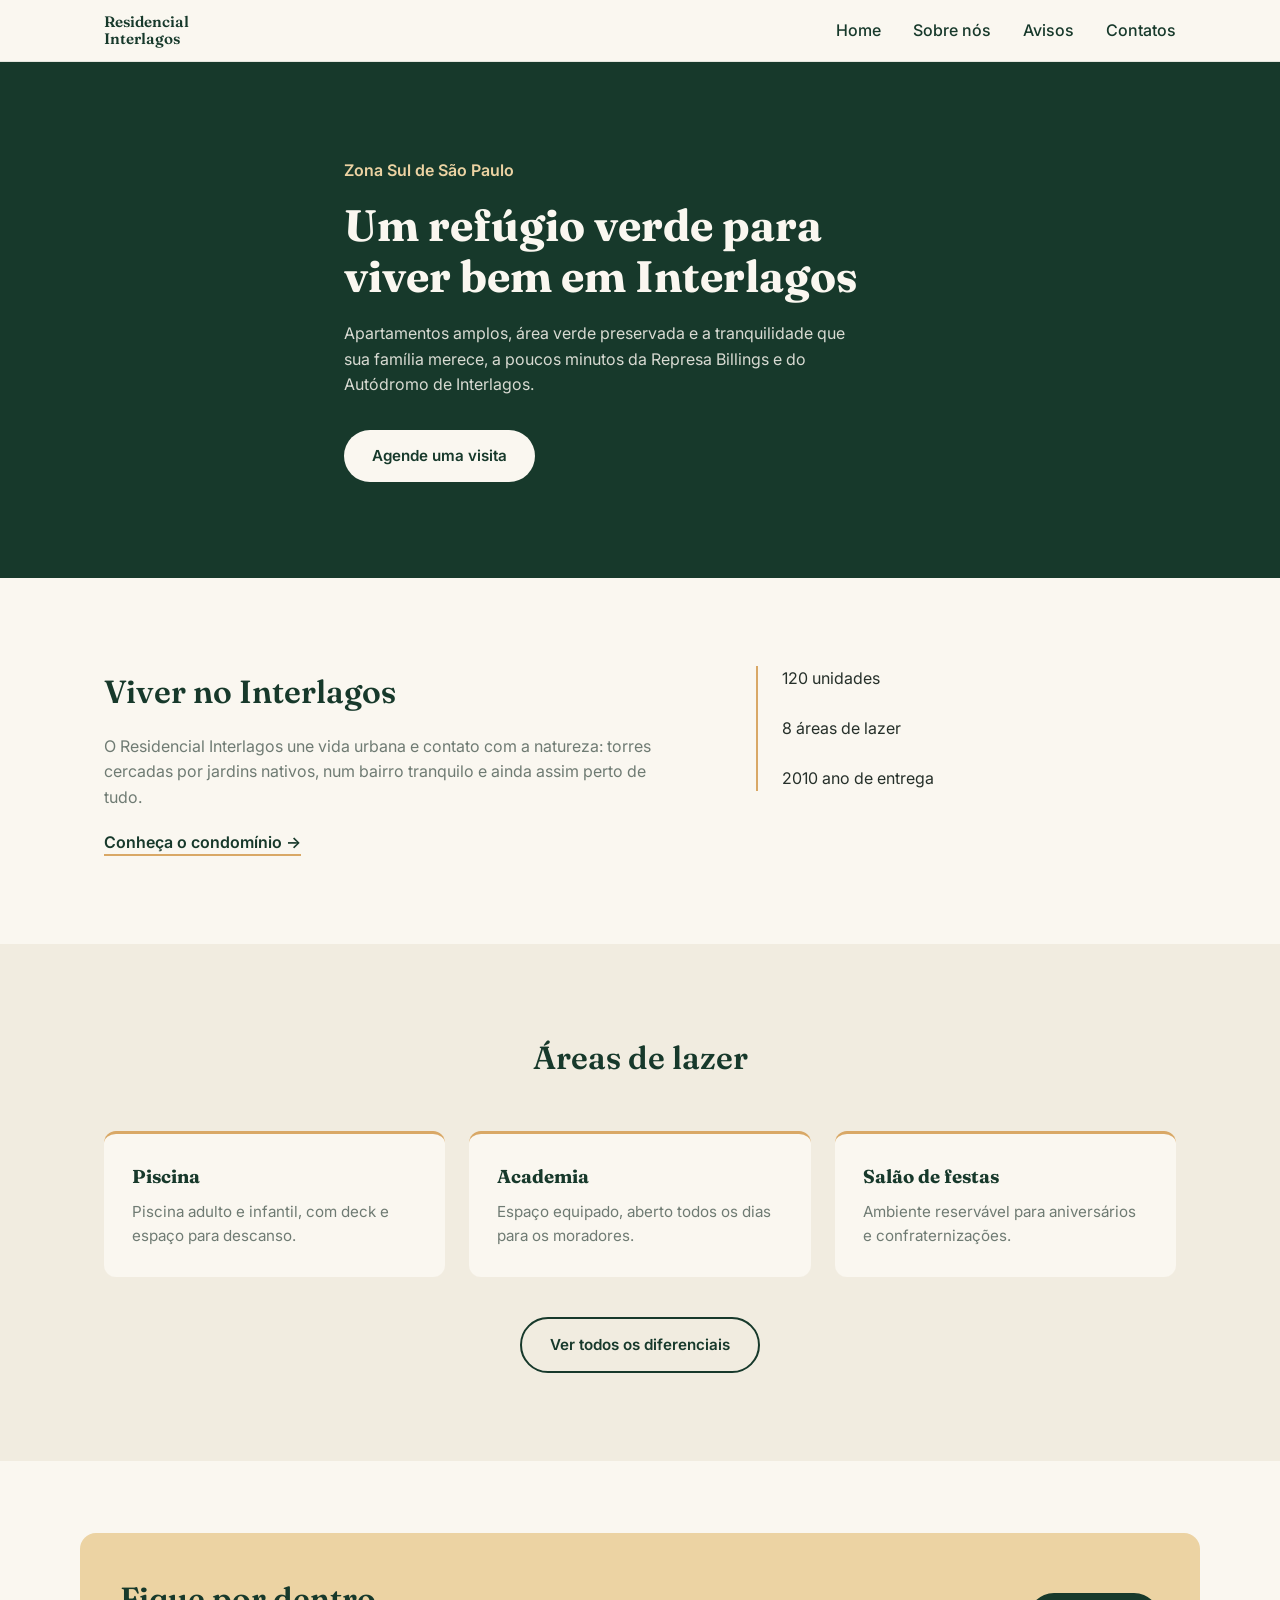
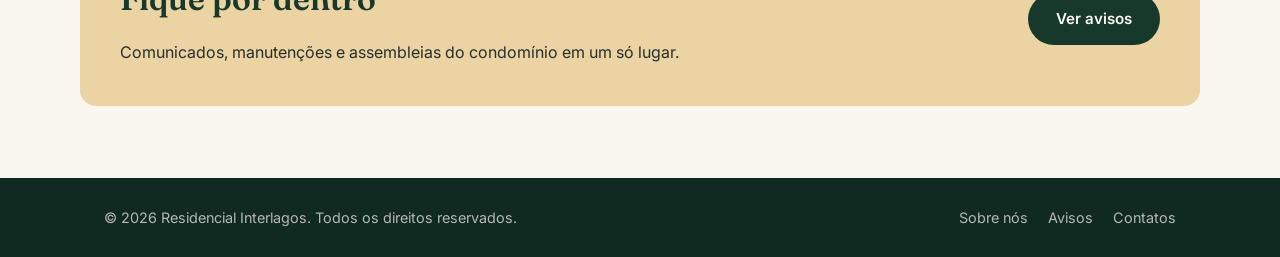
==== index.html @ c6d5a945 "Ajusta estrutura para GitHub Pages" ====
<!DOCTYPE html>
<html lang="pt-BR">

<head>
  <meta charset="UTF-8">
  <meta name="viewport" content="width=device-width, initial-scale=1.0">
  <title>Residencial Interlagos</title>
  <link rel="preconnect" href="https://fonts.googleapis.com">
  <link
    href="https://fonts.googleapis.com/css2?family=Fraunces:opsz,wght@9..144,500;9..144,600&family=Inter:wght@400;500;600&display=swap"
    rel="stylesheet">
  <link rel="stylesheet" href="css/base.css">
  <link rel="stylesheet" href="css/home.css">
</head>

<body>
  <!-- ===================== CABEÇALHO ===================== -->
  <header class="cabecalho">
    <div class="container cabecalho__conteudo">
      <a href="index.html" class="cabecalho__logo">
        <span>Residencial<br>Interlagos</span>
      </a>
      <button class="menu-botao" id="botaoMenu" aria-label="Abrir menu">
        <span></span>
        <span></span>
        <span></span>
      </button>
      <nav class="menu-navegacao" id="menuNavegacao">
        <a href="index.html" class="menu-navegacao__link--ativo">Home</a>
        <a href="sobre.html">Sobre nós</a>
        <a href="avisos.html">Avisos</a>
        <a href="contato.html">Contatos</a>
      </nav>
    </div>
  </header>
  <!-- ===================== HERO ===================== -->
  <section class="secao-hero">
    <div class="container secao-hero__conteudo">
      <p class="hero-eyebrow">Zona Sul de São Paulo</p>
      <h1 class="hero-titulo">Um refúgio verde para viver bem em Interlagos</h1>
      <p class="hero-texto">
        Apartamentos amplos, área verde preservada e a tranquilidade que sua família merece,
        a poucos minutos da Represa Billings e do Autódromo de Interlagos.
      </p>
      <a href="contato.html" class="botao botao--claro">Agende uma visita</a>
    </div>
  </section>
  <!-- ===================== RESUMO SOBRE ===================== -->
  <section class="resumo">
    <div class="container resumo__grade">
      <div class="resumo__texto">
        <h2 class="titulo-secao">Viver no Interlagos</h2>
        <p>
          O Residencial Interlagos une vida urbana e contato com a natureza:
          torres cercadas por jardins nativos, num bairro tranquilo e ainda assim perto de tudo.
        </p>
        <a href="sobre.html" class="link-saiba-mais">Conheça o condomínio →</a>
      </div>
      <ul class="resumo__numeros">
        <li>
          <span class="numero">120</span>
          <span class="numero-legenda">unidades</span>
        </li>
        <li>
          <span class="numero">8</span>
          <span class="numero-legenda">áreas de lazer</span>
        </li>
        <li>
          <span class="numero">2010</span>
          <span class="numero-legenda">ano de entrega</span>
        </li>
      </ul>
    </div>
  </section>
  <!-- ===================== DESTAQUES DE LAZER ===================== -->
  <section class="destaques">
    <div class="container">
      <h2 class="titulo-secao titulo-secao--centro">Áreas de lazer</h2>
      <div class="grade-diferenciais">
        <article class="cartao-diferencial">
          <h3>Piscina</h3>
          <p>Piscina adulto e infantil, com deck e espaço para descanso.</p>
        </article>
        <article class="cartao-diferencial">
          <h3>Academia</h3>
          <p>Espaço equipado, aberto todos os dias para os moradores.</p>
        </article>
        <article class="cartao-diferencial">
          <h3>Salão de festas</h3>
          <p>Ambiente reservável para aniversários e confraternizações.</p>
        </article>
      </div>
      <div class="destaques__rodape">
        <a href="sobre.html" class="botao botao--contorno">Ver todos os diferenciais</a>
      </div>
    </div>
  </section>
  <!-- ===================== CHAMADA PARA AVISOS ===================== -->
  <section class="chamada-avisos">
    <div class="container chamada-avisos__conteudo">
      <div>
        <h2 class="titulo-secao">Fique por dentro</h2>
        <p>Comunicados, manutenções e assembleias do condomínio em um só lugar.</p>
      </div>
      <a href="avisos.html" class="botao botao--escuro">Ver avisos</a>
    </div>
  </section>
  <!-- ===================== RODAPÉ ===================== -->
  <footer class="rodape">
    <div class="container rodape__conteudo">
      <p>&copy; 2026 Residencial Interlagos. Todos os direitos reservados.</p>
      <nav class="rodape__links">
        <a href="sobre.html">Sobre nós</a>
        <a href="avisos.html">Avisos</a>
        <a href="contato.html">Contatos</a>
      </nav>
    </div>
  </footer>
  <script src="js/menu.js"></script>
</body>

</html>
---- css/base.css ----
/* =========================================================
   BASE.CSS
   Estilos usados em TODAS as páginas: cores, reset, cabeçalho,
   rodapé, botões e o cartão de "diferencial" (lazer).
   Cada página também carrega o seu próprio CSS (home.css,
   sobre.css, avisos.css ou contato.css) além deste arquivo.
   ========================================================= */
 
:root {
  --cor-verde-escuro: #17392b;
  --cor-verde: #1f4d3c;
  --cor-dourado: #d9a866;
  --cor-dourado-claro: #ecd3a3;
  --cor-creme: #faf7f0;
  --cor-texto: #26302a;
  --cor-texto-claro: #6f7b73;
 
  --fonte-titulo: "Fraunces", serif;
  --fonte-texto: "Inter", sans-serif;
 
  --largura-maxima: 1120px;
}
 
/* ---- reset básico ---- */
* {
  margin: 0;
  padding: 0;
  box-sizing: border-box;
}
 
body {
  font-family: var(--fonte-texto);
  color: var(--cor-texto);
  line-height: 1.6;
  background-color: var(--cor-creme);
}
 
a {
  text-decoration: none;
  color: inherit;
}
 
ul {
  list-style: none;
}
 
.container {
  width: 100%;
  max-width: var(--largura-maxima);
  margin: 0 auto;
  padding: 0 24px;
}
 
.titulo-secao {
  font-family: var(--fonte-titulo);
  font-weight: 600;
  font-size: 2rem;
  color: var(--cor-verde-escuro);
  margin-bottom: 16px;
}
 
.titulo-secao--centro {
  text-align: center;
  margin-left: auto;
  margin-right: auto;
}
 
/* ---- botões reutilizáveis ---- */
.botao {
  display: inline-block;
  padding: 14px 28px;
  border-radius: 999px;
  font-weight: 600;
  font-size: 0.95rem;
  transition: transform 0.15s ease, background-color 0.15s ease;
}
 
.botao:hover {
  transform: translateY(-2px);
}
 
.botao--claro {
  background-color: var(--cor-creme);
  color: var(--cor-verde-escuro);
}
 
.botao--escuro {
  background-color: var(--cor-verde-escuro);
  color: var(--cor-creme);
  border: none;
  cursor: pointer;
}
 
.botao--contorno {
  border: 2px solid var(--cor-verde-escuro);
  color: var(--cor-verde-escuro);
}
 
/* =========================================================
   CABEÇALHO (topo, presente em todas as páginas)
   ========================================================= */
.cabecalho {
  position: sticky;
  top: 0;
  background-color: var(--cor-creme);
  border-bottom: 1px solid rgba(23, 57, 43, 0.1);
  z-index: 10;
}
 
.cabecalho__conteudo {
  display: flex;
  align-items: center;
  justify-content: space-between;
  padding-top: 14px;
  padding-bottom: 14px;
}
 
.cabecalho__logo {
  display: flex;
  align-items: center;
  gap: 10px;
  font-family: var(--fonte-titulo);
  font-weight: 600;
  color: var(--cor-verde-escuro);
  line-height: 1.1;
  font-size: 0.95rem;
}
 
.cabecalho__logo img {
  width: 40px;
}
 
.menu-navegacao {
  display: flex;
  gap: 32px;
  font-weight: 500;
}
 
.menu-navegacao a {
  color: var(--cor-verde-escuro);
  position: relative;
}
 
.menu-navegacao a::after {
  content: "";
  position: absolute;
  left: 0;
  bottom: -4px;
  width: 0;
  height: 2px;
  background-color: var(--cor-dourado);
  transition: width 0.2s ease;
}
 
.menu-navegacao a:hover::after {
  width: 100%;
}
 
.menu-navegacao__link--ativo {
  color: var(--cor-dourado);
}
 
.menu-navegacao__link--ativo::after {
  width: 100%;
  background-color: var(--cor-dourado);
}
 
/* botão "sanduíche" — só aparece no celular */
.menu-botao {
  display: none;
  flex-direction: column;
  justify-content: space-between;
  width: 26px;
  height: 18px;
  background: none;
  border: none;
  cursor: pointer;
}
 
.menu-botao span {
  display: block;
  height: 2px;
  background-color: var(--cor-verde-escuro);
}
 
/* =========================================================
   CABEÇALHO DE PÁGINA INTERNA (usado em Sobre, Avisos, Contatos)
   ========================================================= */
.cabecalho-pagina {
  background-color: var(--cor-verde-escuro);
  color: var(--cor-creme);
  padding: 56px 0;
}
 
.cabecalho-pagina__titulo {
  font-family: var(--fonte-titulo);
  font-size: 2.25rem;
}
 
.cabecalho-pagina__texto {
  color: rgba(250, 247, 240, 0.8);
  margin-top: 8px;
}
 
/* =========================================================
   CARTÃO DE DIFERENCIAL
   Usado na Home (prévia) e na página Sobre nós (lista completa)
   ========================================================= */
.grade-diferenciais {
  margin-top: 48px;
  display: grid;
  grid-template-columns: repeat(3, 1fr);
  gap: 24px;
}
 
.cartao-diferencial {
  background-color: var(--cor-creme);
  border-radius: 12px;
  padding: 28px;
  border-top: 3px solid var(--cor-dourado);
}
 
.cartao-diferencial h3 {
  font-family: var(--fonte-titulo);
  color: var(--cor-verde-escuro);
  margin-bottom: 8px;
}
 
.cartao-diferencial p {
  color: var(--cor-texto-claro);
  font-size: 0.95rem;
}
 
/* =========================================================
   RODAPÉ (presente em todas as páginas)
   ========================================================= */
.rodape {
  background-color: #102921;
  color: rgba(250, 247, 240, 0.7);
  padding: 28px 0;
  font-size: 0.9rem;
}
 
.rodape__conteudo {
  display: flex;
  justify-content: space-between;
  align-items: center;
  flex-wrap: wrap;
  gap: 12px;
}
 
.rodape__links {
  display: flex;
  gap: 20px;
}
 
/* =========================================================
   RESPONSIVO — telas menores que 860px
   (só os elementos que pertencem a este arquivo: menu e cartões)
   ========================================================= */
@media (max-width: 860px) {
  .menu-botao {
    display: flex;
  }
 
  .menu-navegacao {
    position: absolute;
    top: 100%;
    left: 0;
    right: 0;
    background-color: var(--cor-creme);
    flex-direction: column;
    align-items: center;
    gap: 0;
    max-height: 0;
    overflow: hidden;
    transition: max-height 0.25s ease;
  }
 
  .menu-navegacao a {
    padding: 14px;
    width: 100%;
    text-align: center;
  }
 
  .menu-navegacao--aberto {
    max-height: 260px;
    border-bottom: 1px solid rgba(23, 57, 43, 0.1);
  }
 
  .grade-diferenciais {
    grid-template-columns: repeat(2, 1fr);
  }
}
 
@media (max-width: 540px) {
  .grade-diferenciais {
    grid-template-columns: 1fr;
  }
}
---- css/home.css ----
/* =========================================================
   HOME.CSS
   Estilos exclusivos da página index.html (Home).
   Depende de base.css já estar carregado antes deste arquivo.
   ========================================================= */
 
/* ---- hero (banner de abertura) ---- */
.secao-hero {
  background-color: var(--cor-verde-escuro);
  color: var(--cor-creme);
  padding: 96px 0;
}
 
.secao-hero__conteudo {
  max-width: 640px;
}
 
.hero-eyebrow {
  color: var(--cor-dourado-claro);
  font-weight: 600;
  margin-bottom: 16px;
}
 
.hero-titulo {
  font-family: var(--fonte-titulo);
  font-size: 2.75rem;
  line-height: 1.15;
  margin-bottom: 20px;
}
 
.hero-texto {
  color: rgba(250, 247, 240, 0.85);
  margin-bottom: 32px;
  max-width: 52ch;
}
 
/* ---- resumo sobre o condomínio ---- */
.resumo {
  padding: 88px 0;
}
 
.resumo__grade {
  display: grid;
  grid-template-columns: 1.4fr 1fr;
  gap: 64px;
  align-items: start;
}
 
.resumo__texto p {
  color: var(--cor-texto-claro);
  margin: 16px 0 20px;
  max-width: 55ch;
}
 
.link-saiba-mais {
  font-weight: 600;
  color: var(--cor-verde-escuro);
  border-bottom: 2px solid var(--cor-dourado);
  padding-bottom: 2px;
}
 
.resumo__numeros {
  display: flex;
  flex-direction: column;
  gap: 24px;
  border-left: 2px solid var(--cor-dourado);
  padding-left: 24px;
}
 
/* ---- prévia da área de lazer ---- */
.destaques {
  background-color: #f1ece0;
  padding: 88px 0;
}
 
.destaques__rodape {
  margin-top: 40px;
  text-align: center;
}
 
/* ---- chamada para a página de Avisos ---- */
.chamada-avisos {
  padding: 72px 0;
}
 
.chamada-avisos__conteudo {
  display: flex;
  align-items: center;
  justify-content: space-between;
  gap: 24px;
  flex-wrap: wrap;
  background-color: var(--cor-dourado-claro);
  border-radius: 16px;
  padding: 40px;
}
 
.chamada-avisos__conteudo p {
  color: var(--cor-texto);
  margin-top: 4px;
}
 
/* ---- responsivo ---- */
@media (max-width: 860px) {
  .resumo__grade {
    grid-template-columns: 1fr;
  }
 
  .hero-titulo {
    font-size: 2.1rem;
  }
 
  .chamada-avisos__conteudo {
    flex-direction: column;
    text-align: center;
  }
}
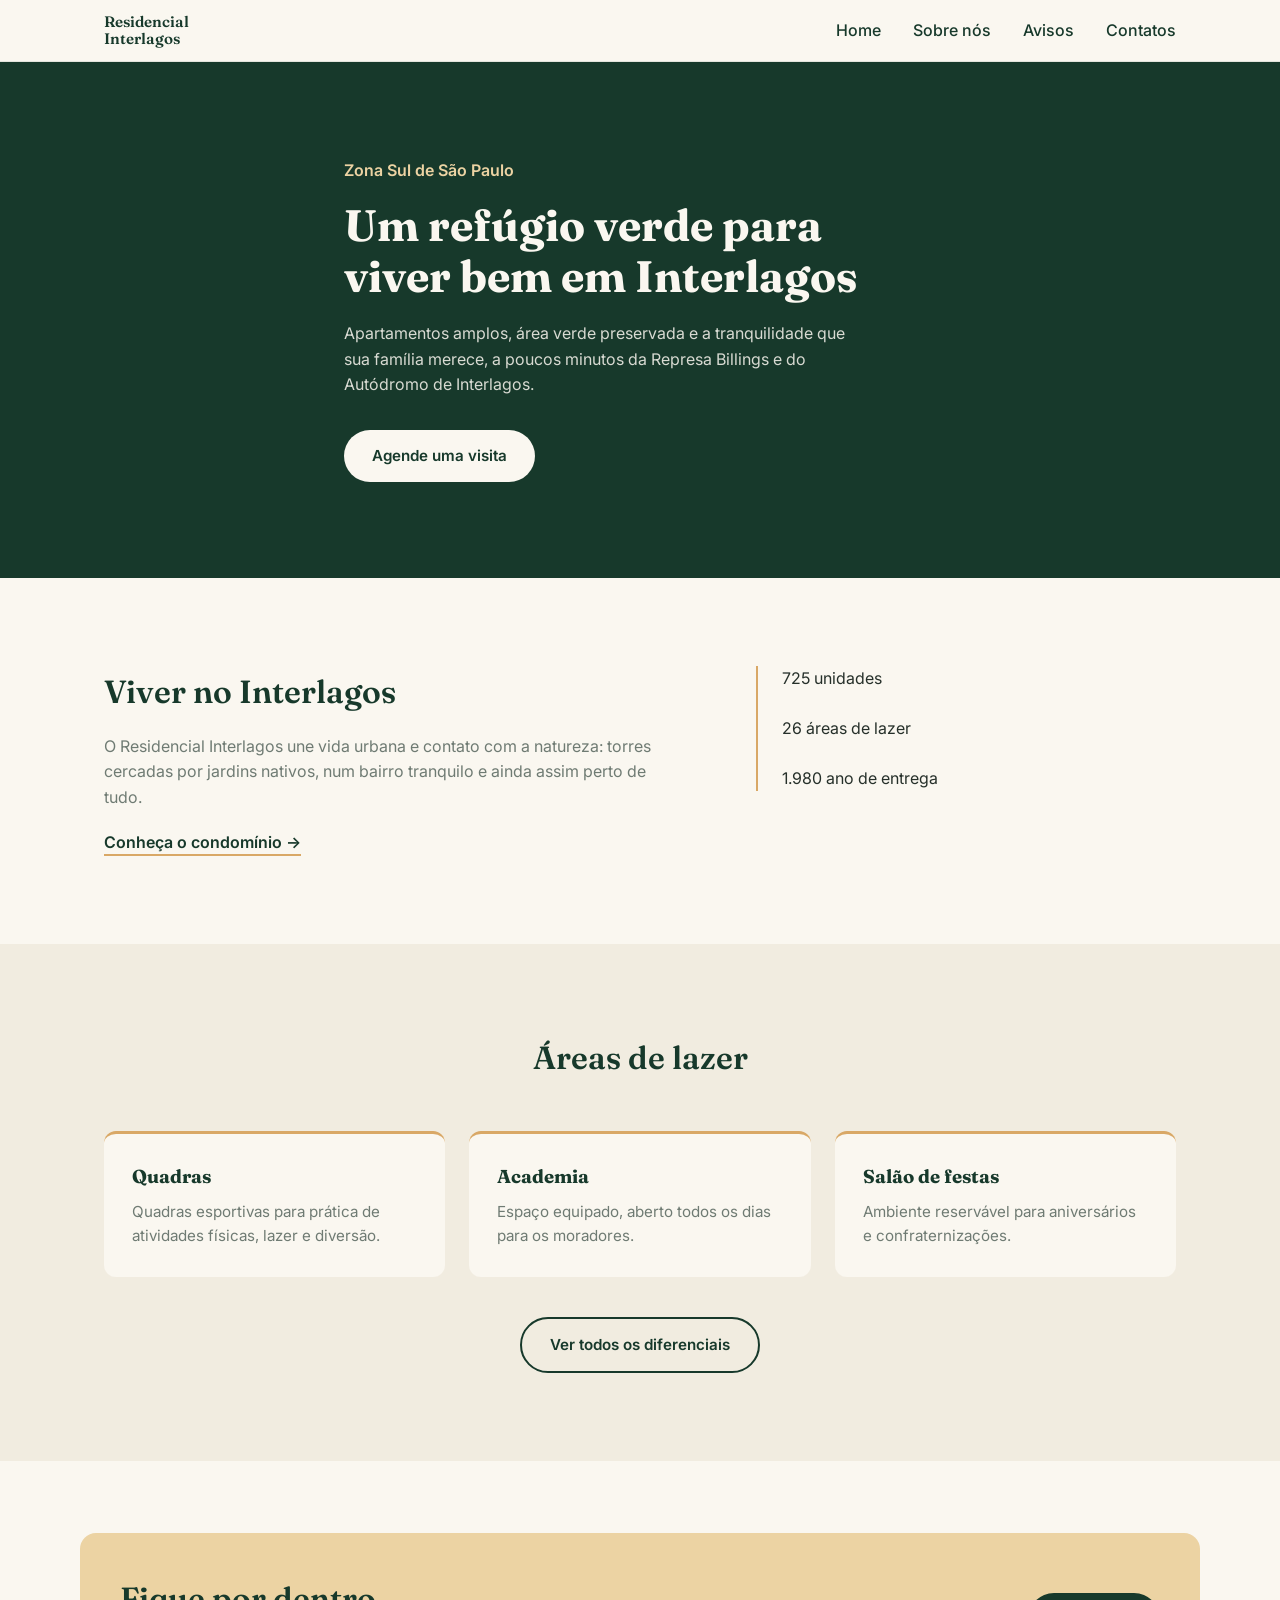
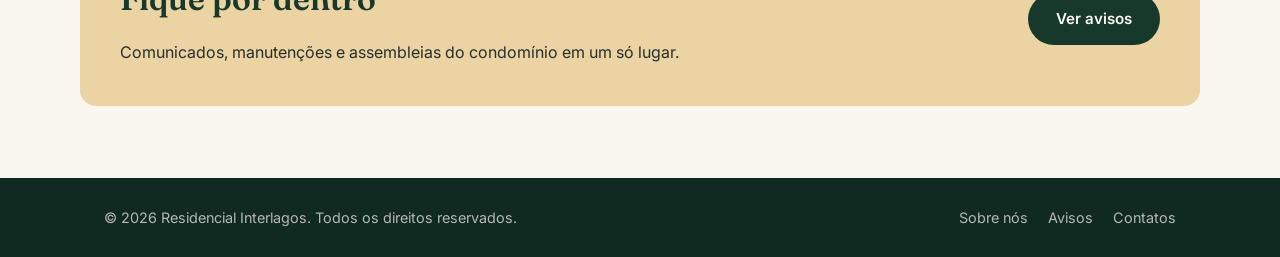
==== commit e2d3e5c0: "atualizaçãoLuis15" ====
--- a/index.html
+++ b/index.html
@@ -58,15 +58,15 @@
       </div>
       <ul class="resumo__numeros">
         <li>
-          <span class="numero">120</span>
+          <span class="numero">725</span>
           <span class="numero-legenda">unidades</span>
         </li>
         <li>
-          <span class="numero">8</span>
+          <span class="numero">26</span>
           <span class="numero-legenda">áreas de lazer</span>
         </li>
         <li>
-          <span class="numero">2010</span>
+          <span class="numero">1.980</span>
           <span class="numero-legenda">ano de entrega</span>
         </li>
       </ul>
@@ -78,8 +78,8 @@
       <h2 class="titulo-secao titulo-secao--centro">Áreas de lazer</h2>
       <div class="grade-diferenciais">
         <article class="cartao-diferencial">
-          <h3>Piscina</h3>
-          <p>Piscina adulto e infantil, com deck e espaço para descanso.</p>
+          <h3>Quadras</h3>
+          <p>Quadras esportivas para prática de atividades físicas, lazer e diversão.</p>
         </article>
         <article class="cartao-diferencial">
           <h3>Academia</h3>
